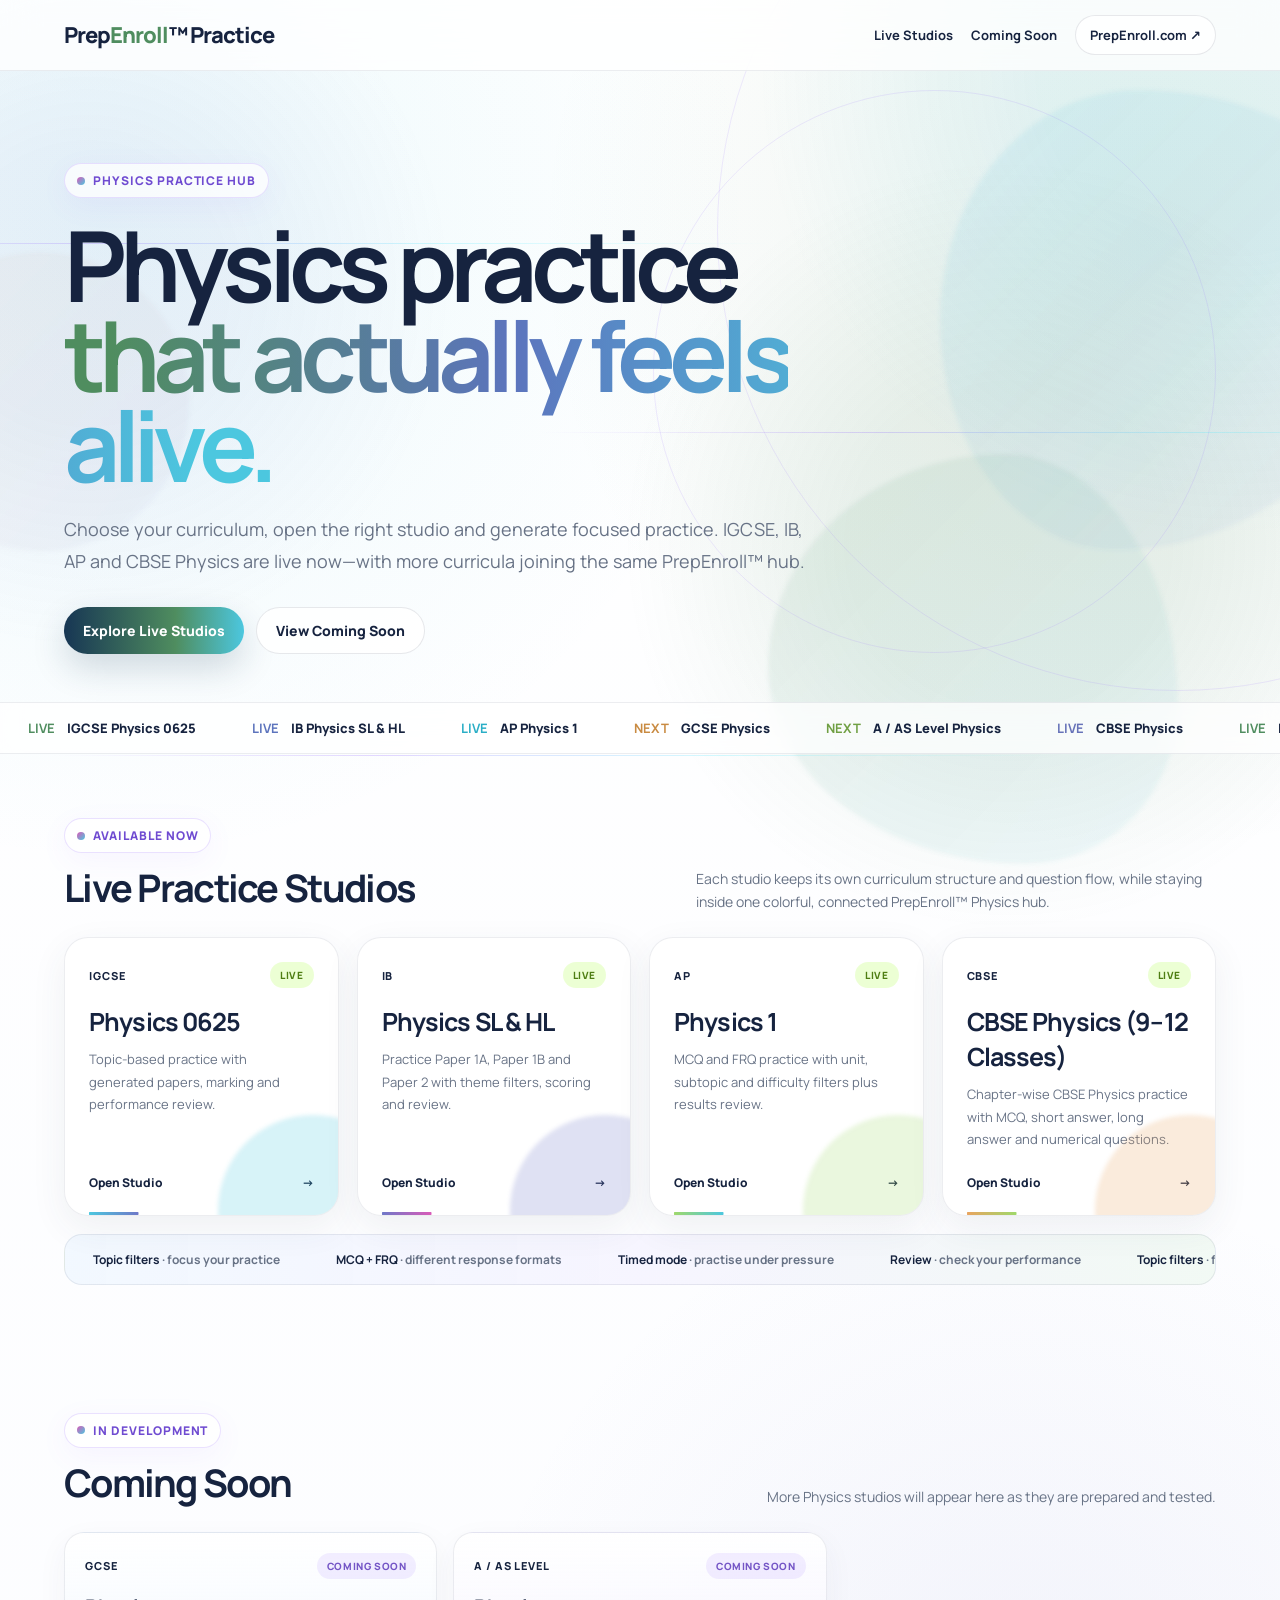
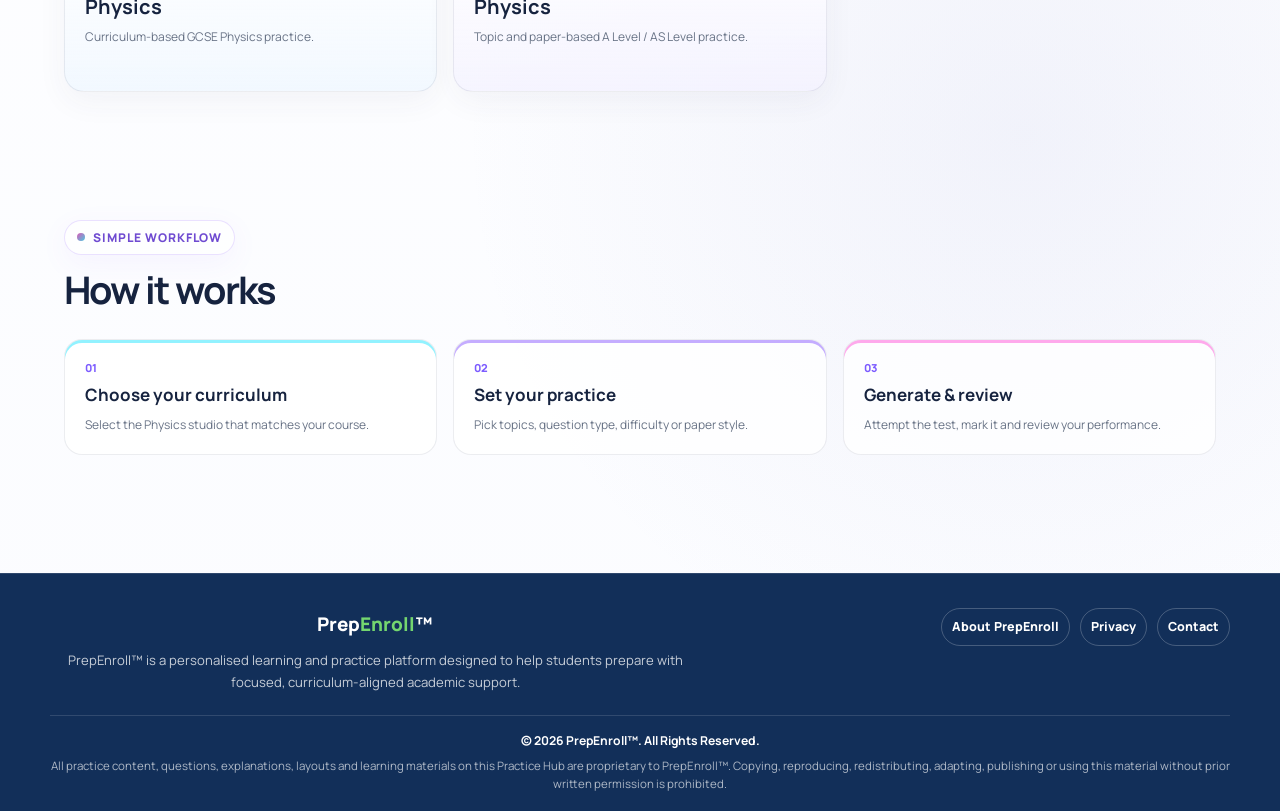
==== index.html @ 9b77e170 "Standardize PrepEnroll footer across Practice Hub" ====
<!doctype html>
<html lang="en">
<head>
<meta charset="utf-8">
<meta name="viewport" content="width=device-width,initial-scale=1">
<title>PrepEnroll™ Physics Practice Hub</title>
<meta name="description" content="PrepEnroll™ Physics Practice Hub for IGCSE, IB, AP Physics and upcoming curriculum-based practice studios.">
<link rel="preconnect" href="https://fonts.googleapis.com">
<link rel="preconnect" href="https://fonts.gstatic.com" crossorigin>
<link href="https://fonts.googleapis.com/css2?family=Manrope:wght@400;500;600;700;800&family=DM+Sans:wght@500;600;700&display=swap" rel="stylesheet">
<style>
:root{
  --ink:#111827;--navy:#16233f;--muted:#687386;--line:rgba(31,45,61,.10);
  --pink:#d95bb8;--cyan:#4cc7df;--lime:#9fd86b;--violet:#6f78c8;--orange:#e9a45f;
  --soft:#fbfcff;
}
*{box-sizing:border-box}
html{scroll-behavior:smooth}
body{
  margin:0;font-family:Manrope,system-ui,sans-serif;color:var(--ink);overflow-x:hidden;position:relative;
  background:
    radial-gradient(circle at 8% 9%,rgba(76,199,223,.11),transparent 26%),
    radial-gradient(circle at 90% 10%,rgba(79,141,95,.11),transparent 25%),
    radial-gradient(circle at 80% 72%,rgba(111,120,200,.08),transparent 28%),
    linear-gradient(180deg,#ffffff 0%,#fbfcff 100%);
}
body:before{
  content:"";position:fixed;inset:-16vh -10vw;pointer-events:none;z-index:-2;
  background:
    radial-gradient(circle at 88% 18%,rgba(76,199,223,.10) 0 11%,transparent 28%),
    radial-gradient(circle at 74% 58%,rgba(79,141,95,.085) 0 12%,transparent 29%),
    radial-gradient(circle at 14% 36%,rgba(111,120,200,.07) 0 9%,transparent 24%);
}
a{text-decoration:none;color:inherit}
header{
  position:sticky;top:0;z-index:60;background:rgba(255,255,255,.78);
  backdrop-filter:blur(18px);border-bottom:1px solid rgba(24,35,63,.08)
}
.nav{max-width:1200px;margin:auto;padding:15px 24px;display:flex;align-items:center;justify-content:space-between;gap:20px}
.brand{font-size:22px;font-weight:800;letter-spacing:-.045em;color:var(--navy)}
.brand span{color:#4f8d5f}
.navlinks{display:flex;align-items:center;gap:18px;font-size:13px;font-weight:700;color:var(--navy)}
.site{padding:10px 14px;border:1px solid rgba(24,35,63,.10);border-radius:999px;background:rgba(255,255,255,.86)}
.hero{position:relative;max-width:1200px;margin:auto;padding:92px 24px 48px;min-height:590px;display:flex;align-items:center}
.hero-content{position:relative;z-index:5;max-width:900px}
.eyebrow{
  display:inline-flex;align-items:center;gap:8px;padding:8px 12px;border-radius:999px;
  background:rgba(255,255,255,.75);border:1px solid rgba(139,92,255,.18);
  box-shadow:0 8px 30px rgba(139,92,255,.06);
  color:#6f4bd1;font-size:12px;font-weight:800;letter-spacing:.08em;text-transform:uppercase
}
.eyebrow:before{content:"";width:8px;height:8px;border-radius:50%;background:linear-gradient(135deg,var(--pink),var(--cyan))}
h1{
  font-size:clamp(58px,8.6vw,98px);line-height:.92;letter-spacing:-.07em;margin:22px 0 24px;
  color:var(--navy)
}
h1 .grad{
  background:linear-gradient(90deg,#4f8d5f 5%,#5c74bd 48%,#4cc7df 92%);
  -webkit-background-clip:text;background-clip:text;color:transparent
}
.hero p{font-size:18px;line-height:1.75;color:var(--muted);max-width:760px;margin:0}
.hero-actions{display:flex;gap:12px;flex-wrap:wrap;margin-top:30px}
.btn{display:inline-flex;align-items:center;justify-content:center;padding:13px 19px;border-radius:999px;font-size:14px;font-weight:800;transition:.22s ease}
.btn.primary{
  color:#fff;background:linear-gradient(90deg,#173654,#4f8d5f 62%,#4cc7df);
  box-shadow:0 14px 34px rgba(23,54,84,.18)
}
.btn.secondary{background:rgba(255,255,255,.84);border:1px solid rgba(24,35,63,.10);color:var(--navy)}
.btn:hover{transform:translateY(-2px)}
.mesh{position:fixed;inset:0;overflow:hidden;pointer-events:none;z-index:-1}
.blob{position:absolute;filter:blur(2px);opacity:.82;mix-blend-mode:multiply;animation:float 12s ease-in-out infinite}
.b1{width:460px;height:460px;right:-120px;top:90px;border-radius:43% 57% 62% 38% / 50% 40% 60% 50%;background:linear-gradient(135deg,rgba(76,199,223,.13),rgba(111,120,200,.07))}
.b2{width:410px;height:410px;right:8vw;bottom:4vh;border-radius:58% 42% 37% 63% / 52% 61% 39% 48%;background:linear-gradient(135deg,rgba(79,141,95,.11),rgba(76,199,223,.09));animation-delay:-4s}
.b3{width:300px;height:300px;left:-110px;top:28vh;border-radius:50%;background:linear-gradient(135deg,rgba(233,164,95,.07),rgba(111,120,200,.06));animation-delay:-7s}
.line{position:absolute;height:1px;background:linear-gradient(90deg,transparent,rgba(139,92,255,.24),rgba(57,232,255,.22),transparent);width:78%;animation:sweep 8s ease-in-out infinite}
.l1{top:27%;left:-18%}.l2{top:48%;right:-20%;animation-delay:-2.8s}.l3{bottom:16%;left:4%;animation-delay:-5s}
.ring{position:absolute;border:1px solid rgba(139,92,255,.12);border-radius:50%;animation:spin 22s linear infinite}
.r1{width:72vw;height:72vw;right:-28vw;top:-18vw}
.r2{width:44vw;height:44vw;right:5vw;top:10vh;animation-direction:reverse;animation-duration:18s}
@keyframes float{0%,100%{transform:translate(0,0) rotate(0)}50%{transform:translate(-14px,18px) rotate(5deg)}}
@keyframes sweep{0%,100%{transform:translateX(-3%)}50%{transform:translateX(14%)}}
@keyframes spin{to{transform:rotate(360deg)}}
.ticker-wrap{overflow:hidden;border-top:1px solid rgba(24,35,63,.08);border-bottom:1px solid rgba(24,35,63,.08);background:rgba(255,255,255,.75);backdrop-filter:blur(10px)}
.ticker{display:flex;width:max-content;animation:ticker 24s linear infinite}
.ticker-item{padding:16px 28px;font-size:13px;font-weight:800;color:var(--navy);white-space:nowrap}
.ticker-item b{margin-right:9px}
.ticker-item:nth-child(6n+1) b{color:#4f8d5f}.ticker-item:nth-child(6n+2) b{color:#5c74bd}.ticker-item:nth-child(6n+3) b{color:#2aaec6}
.ticker-item:nth-child(6n+4) b{color:#c98b42}.ticker-item:nth-child(6n+5) b{color:#709f43}.ticker-item:nth-child(6n+6) b{color:#6672b8}
@keyframes ticker{from{transform:translateX(0)}to{transform:translateX(-50%)}}
.section{max-width:1200px;margin:auto;padding:64px 24px}
.section-head{display:flex;align-items:flex-end;justify-content:space-between;gap:24px;margin-bottom:24px}
.section-head h2{margin:8px 0 0;font-size:38px;letter-spacing:-.045em;color:var(--navy)}
.section-head p{max-width:520px;margin:0;color:var(--muted);font-size:14px;line-height:1.65}
.grid{display:grid;grid-template-columns:repeat(4,1fr);gap:18px}
.card{
  position:relative;min-height:244px;border-radius:24px;padding:24px;display:flex;flex-direction:column;justify-content:space-between;
  border:1px solid rgba(24,35,63,.08);overflow:hidden;transition:.24s ease;
  background:rgba(255,255,255,.82);backdrop-filter:blur(10px);
  box-shadow:0 12px 36px rgba(61,64,91,.07)
}
.card:before{content:"";position:absolute;inset:auto -70px -90px auto;width:190px;height:190px;border-radius:50%;opacity:.22;filter:blur(2px);transition:.3s ease}
.card.c1:before{background:var(--cyan)}.card.c2:before{background:var(--violet)}.card.c3:before{background:var(--lime)}.card.c4:before{background:var(--orange)}
.card:after{content:"";position:absolute;left:24px;right:24px;bottom:0;height:3px;border-radius:9px;transform:scaleX(.22);transform-origin:left;transition:.25s ease}
.card.c1:after{background:linear-gradient(90deg,var(--cyan),var(--violet))}.card.c2:after{background:linear-gradient(90deg,var(--violet),var(--pink))}.card.c3:after{background:linear-gradient(90deg,var(--lime),var(--cyan))}.card.c4:after{background:linear-gradient(90deg,var(--orange),var(--lime))}
.card:hover{transform:translateY(-5px) scale(1.01);box-shadow:0 20px 48px rgba(61,64,91,.11)}
.card:hover:after{transform:scaleX(1)}
.topline{display:flex;align-items:center;justify-content:space-between;gap:12px}
.tag{font-size:11px;font-weight:800;letter-spacing:.08em;text-transform:uppercase;color:var(--navy)}
.pill{padding:6px 10px;border-radius:999px;font-size:10px;font-weight:800;letter-spacing:.06em;text-transform:uppercase}
.live{background:rgba(185,255,102,.28);color:#4e7e13}.soon{background:rgba(139,92,255,.10);color:#7455c6}
.card h3{font-size:25px;letter-spacing:-.035em;color:var(--navy);margin:16px 0 9px}
.card p{margin:0;color:var(--muted);font-size:13px;line-height:1.7}
.card-link{margin-top:24px;display:flex;align-items:center;justify-content:space-between;font-size:12px;font-weight:800;color:var(--navy)}
.rail-wrap{margin-top:18px;border:1px solid rgba(24,35,63,.08);border-radius:18px;overflow:hidden;background:linear-gradient(90deg,rgba(238,246,255,.75),rgba(243,241,255,.72),rgba(238,248,240,.72))}
.rail{display:flex;width:max-content;animation:rail 31s linear infinite}
.rail span{padding:16px 28px;font-size:12px;font-weight:700;color:var(--muted);white-space:nowrap}
.rail b{color:var(--navy)}
@keyframes rail{from{transform:translateX(-50%)}to{transform:translateX(0)}}
.coming-grid{display:grid;grid-template-columns:repeat(3,1fr);gap:16px}
.coming{
  min-height:160px;border-radius:20px;padding:20px;background:rgba(255,255,255,.78);
  border:1px solid rgba(24,35,63,.08);box-shadow:0 10px 30px rgba(61,64,91,.05)
}
.coming:nth-child(1){background:linear-gradient(180deg,rgba(255,255,255,.90),rgba(238,246,255,.72))}
.coming:nth-child(2){background:linear-gradient(180deg,rgba(255,255,255,.90),rgba(243,241,255,.72))}
.coming:nth-child(3){background:linear-gradient(180deg,rgba(255,255,255,.90),rgba(238,248,240,.72))}
.coming h3{color:var(--navy);font-size:20px;margin:14px 0 7px}.coming p{margin:0;color:var(--muted);font-size:12px;line-height:1.6}
.how{display:grid;grid-template-columns:repeat(3,1fr);gap:16px}
.step{
  border-radius:18px;padding:20px;border:1px solid rgba(24,35,63,.08);background:rgba(255,255,255,.78)
}
.step:nth-child(1){box-shadow:inset 0 3px 0 rgba(57,232,255,.55)}.step:nth-child(2){box-shadow:inset 0 3px 0 rgba(139,92,255,.50)}.step:nth-child(3){box-shadow:inset 0 3px 0 rgba(255,79,216,.48)}
.step .n{font-size:11px;font-weight:800;color:#7c5cff;margin-bottom:8px}.step strong{display:block;color:var(--navy);font-size:17px;margin-bottom:6px}.step span{font-size:12px;color:var(--muted);line-height:1.6}
footer{border-top:1px solid rgba(24,35,63,.08);padding:30px 24px 44px;text-align:center;color:var(--muted);font-size:12px;line-height:1.8;background:rgba(255,255,255,.68)}
footer strong,footer a{color:var(--navy)}
@media(max-width:1000px){.grid{grid-template-columns:1fr 1fr}}@media(max-width:900px){.coming-grid{grid-template-columns:1fr 1fr}.hero{min-height:540px}}
@media(max-width:640px){.navlinks .hide-sm{display:none}.grid,.coming-grid,.how{grid-template-columns:1fr}.section-head{align-items:flex-start;flex-direction:column}.hero{padding-top:58px;min-height:540px}h1{font-size:52px}.hero p{font-size:16px}.b1{right:-210px}.b2{right:-110px}}

/* Uniform PrepEnroll Practice Hub footer */
.pe-global-footer{margin-top:54px;background:#122f59;color:#fff;padding:34px 20px 18px;border-top:1px solid rgba(255,255,255,.12)}
.pe-footer-inner{max-width:1180px;margin:0 auto;display:flex;justify-content:space-between;gap:32px;align-items:flex-start}
.pe-footer-about{max-width:650px}.pe-footer-brand{font-size:1.18rem;font-weight:900;margin-bottom:8px}.pe-footer-brand span{color:#74d66f}
.pe-footer-about p{font-size:.82rem;line-height:1.65;color:rgba(255,255,255,.76);margin:0}
.pe-footer-links{display:flex;gap:10px;flex-wrap:wrap;justify-content:flex-end}
.pe-footer-links a{color:#fff;text-decoration:none;font-size:.78rem;font-weight:800;border:1px solid rgba(255,255,255,.22);border-radius:999px;padding:7px 10px}
.pe-footer-links a:hover{background:rgba(255,255,255,.08);border-color:rgba(116,214,111,.65)}
.pe-footer-legal{max-width:1180px;margin:22px auto 0;padding-top:16px;border-top:1px solid rgba(255,255,255,.13);display:flex;flex-direction:column;gap:6px;font-size:.72rem;line-height:1.55;color:rgba(255,255,255,.66)}
.pe-footer-legal strong{color:#fff;font-size:.76rem}
@media(max-width:760px){.pe-footer-inner{flex-direction:column}.pe-footer-links{justify-content:flex-start}.pe-global-footer{padding-left:14px;padding-right:14px}}
</style>
</head>
<body>
<header>
  <div class="nav">
    <a class="brand" href="/prepenroll-practice/">Prep<span>Enroll</span>™ Practice</a>
    <div class="navlinks">
      <a class="hide-sm" href="#live">Live Studios</a>
      <a class="hide-sm" href="#coming">Coming Soon</a>
      <a class="site" href="https://www.prepenroll.com" target="_blank" rel="noopener">PrepEnroll.com ↗</a>
    </div>
  </div>
</header>

<main>
<section class="hero">
  <div class="mesh">
    <div class="blob b1"></div><div class="blob b2"></div><div class="blob b3"></div>
    <div class="line l1"></div><div class="line l2"></div><div class="line l3"></div>
    <div class="ring r1"></div><div class="ring r2"></div>
  </div>
  <div class="hero-content">
    <div class="eyebrow">Physics Practice Hub</div>
    <h1>Physics practice<br><span class="grad">that actually feels alive.</span></h1>
    <p>Choose your curriculum, open the right studio and generate focused practice. IGCSE, IB, AP and CBSE Physics are live now—with more curricula joining the same PrepEnroll™ hub.</p>
    <div class="hero-actions">
      <a class="btn primary" href="#live">Explore Live Studios</a>
      <a class="btn secondary" href="#coming">View Coming Soon</a>
    </div>
  </div>
</section>

<div class="ticker-wrap">
  <div class="ticker">
    <div class="ticker-item"><b>LIVE</b> IGCSE Physics 0625</div>
    <div class="ticker-item"><b>LIVE</b> IB Physics SL & HL</div>
    <div class="ticker-item"><b>LIVE</b> AP Physics 1</div>
    <div class="ticker-item"><b>NEXT</b> GCSE Physics</div>
    <div class="ticker-item"><b>NEXT</b> A / AS Level Physics</div>
    <div class="ticker-item"><b>LIVE</b> CBSE Physics</div>
    <div class="ticker-item"><b>LIVE</b> IGCSE Physics 0625</div>
    <div class="ticker-item"><b>LIVE</b> IB Physics SL & HL</div>
    <div class="ticker-item"><b>LIVE</b> AP Physics 1</div>
    <div class="ticker-item"><b>NEXT</b> GCSE Physics</div>
    <div class="ticker-item"><b>NEXT</b> A / AS Level Physics</div>
    <div class="ticker-item"><b>LIVE</b> CBSE Physics</div>
  </div>
</div>

<section class="section" id="live">
  <div class="section-head">
    <div><div class="eyebrow">Available now</div><h2>Live Practice Studios</h2></div>
    <p>Each studio keeps its own curriculum structure and question flow, while staying inside one colorful, connected PrepEnroll™ Physics hub.</p>
  </div>

  <div class="grid">
    <a class="card c1" href="/prepenroll-practice/igcse-physics/">
      <div>
        <div class="topline"><span class="tag">IGCSE</span><span class="pill live">Live</span></div>
        <h3>Physics 0625</h3>
        <p>Topic-based practice with generated papers, marking and performance review.</p>
      </div>
      <div class="card-link"><span>Open Studio</span><span>→</span></div>
    </a>

    <a class="card c2" href="/prepenroll-practice/ib-physics/">
      <div>
        <div class="topline"><span class="tag">IB</span><span class="pill live">Live</span></div>
        <h3>Physics SL & HL</h3>
        <p>Practice Paper 1A, Paper 1B and Paper 2 with theme filters, scoring and review.</p>
      </div>
      <div class="card-link"><span>Open Studio</span><span>→</span></div>
    </a>

    <a class="card c3" href="/prepenroll-practice/ap-physics-1/">
      <div>
        <div class="topline"><span class="tag">AP</span><span class="pill live">Live</span></div>
        <h3>Physics 1</h3>
        <p>MCQ and FRQ practice with unit, subtopic and difficulty filters plus results review.</p>
      </div>
      <div class="card-link"><span>Open Studio</span><span>→</span></div>
    </a>

    <a class="card c4" href="/prepenroll-practice/cbse-physics/">
      <div>
        <div class="topline"><span class="tag">CBSE</span><span class="pill live">Live</span></div>
        <h3>CBSE Physics (9–12 Classes)</h3>
        <p>Chapter-wise CBSE Physics practice with MCQ, short answer, long answer and numerical questions.</p>
      </div>
      <div class="card-link"><span>Open Studio</span><span>→</span></div>
    </a>
  </div>

  <div class="rail-wrap">
    <div class="rail">
      <span><b>Topic filters</b> · focus your practice</span>
      <span><b>MCQ + FRQ</b> · different response formats</span>
      <span><b>Timed mode</b> · practise under pressure</span>
      <span><b>Review</b> · check your performance</span>
      <span><b>Topic filters</b> · focus your practice</span>
      <span><b>MCQ + FRQ</b> · different response formats</span>
      <span><b>Timed mode</b> · practise under pressure</span>
      <span><b>Review</b> · check your performance</span>
    </div>
  </div>
</section>

<section class="section" id="coming">
  <div class="section-head">
    <div><div class="eyebrow">In development</div><h2>Coming Soon</h2></div>
    <p>More Physics studios will appear here as they are prepared and tested.</p>
  </div>
  <div class="coming-grid">
    <div class="coming"><div class="topline"><span class="tag">GCSE</span><span class="pill soon">Coming Soon</span></div><h3>Physics</h3><p>Curriculum-based GCSE Physics practice.</p></div>
    <div class="coming"><div class="topline"><span class="tag">A / AS Level</span><span class="pill soon">Coming Soon</span></div><h3>Physics</h3><p>Topic and paper-based A Level / AS Level practice.</p></div>

  </div>
</section>

<section class="section">
  <div class="section-head"><div><div class="eyebrow">Simple workflow</div><h2>How it works</h2></div></div>
  <div class="how">
    <div class="step"><div class="n">01</div><strong>Choose your curriculum</strong><span>Select the Physics studio that matches your course.</span></div>
    <div class="step"><div class="n">02</div><strong>Set your practice</strong><span>Pick topics, question type, difficulty or paper style.</span></div>
    <div class="step"><div class="n">03</div><strong>Generate & review</strong><span>Attempt the test, mark it and review your performance.</span></div>
  </div>
</section>
</main>


<footer class="pe-global-footer">
  <div class="pe-footer-inner">
    <div class="pe-footer-about">
      <div class="pe-footer-brand">Prep<span>Enroll</span>™</div>
      <p>PrepEnroll™ is a personalised learning and practice platform designed to help students prepare with focused, curriculum-aligned academic support.</p>
    </div>
    <div class="pe-footer-links">
      <a href="https://www.prepenroll.com" target="_blank" rel="noopener">About PrepEnroll</a>
      <a href="/prepenroll-practice/privacy/">Privacy</a>
      <a href="mailto:info@prepenroll.com">Contact</a>
    </div>
  </div>
  <div class="pe-footer-legal">
    <strong>© 2026 PrepEnroll™. All Rights Reserved.</strong>
    <span>All practice content, questions, explanations, layouts and learning materials on this Practice Hub are proprietary to PrepEnroll™. Copying, reproducing, redistributing, adapting, publishing or using this material without prior written permission is prohibited.</span>
  </div>
</footer>
</body>
</html>
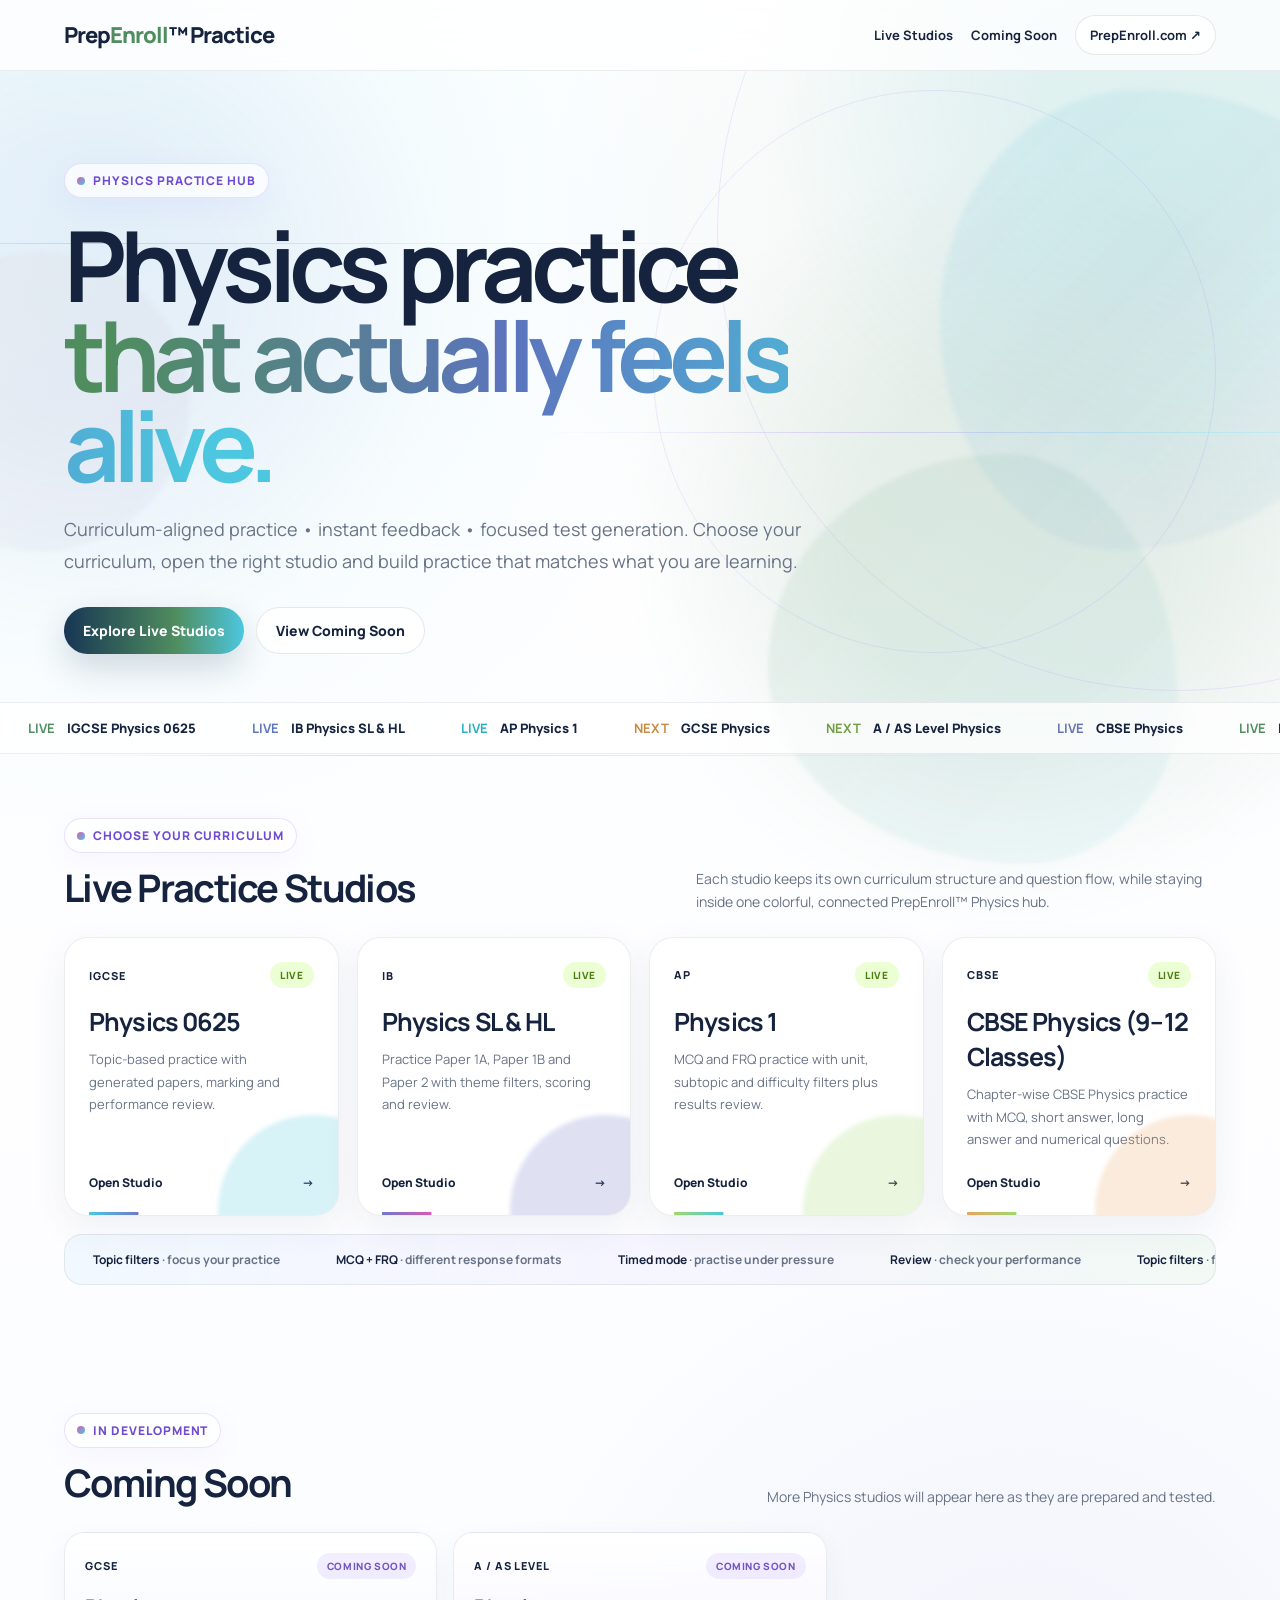
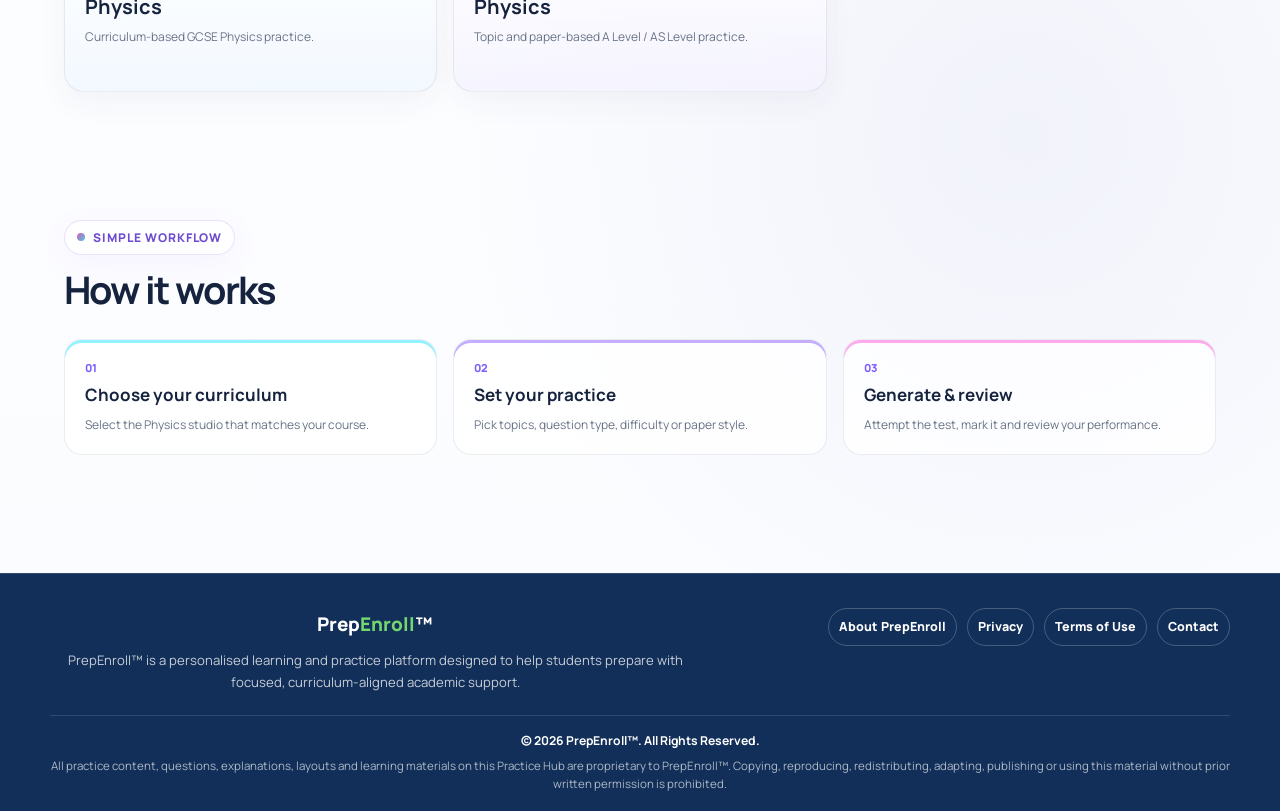
==== commit 5c06aea1: "Strengthen Practice Hub landing page and social metadata" ====
--- a/index.html
+++ b/index.html
@@ -4,7 +4,11 @@
 <meta charset="utf-8">
 <meta name="viewport" content="width=device-width,initial-scale=1">
 <title>PrepEnroll™ Physics Practice Hub</title>
-<meta name="description" content="PrepEnroll™ Physics Practice Hub for IGCSE, IB, AP Physics and upcoming curriculum-based practice studios.">
+<meta name="description" content="PrepEnroll™ Physics Practice Hub: curriculum-aligned Physics practice, focused test generation, instant feedback and performance review for IGCSE, IB, AP and CBSE.">
+<meta property="og:title" content="PrepEnroll™ Physics Practice Hub">
+<meta property="og:description" content="Curriculum-aligned practice • instant feedback • focused test generation.">
+<meta property="og:type" content="website">
+<meta property="og:url" content="https://sscpu-21.github.io/prepenroll-practice/">
 <link rel="preconnect" href="https://fonts.googleapis.com">
 <link rel="preconnect" href="https://fonts.gstatic.com" crossorigin>
 <link href="https://fonts.googleapis.com/css2?family=Manrope:wght@400;500;600;700;800&family=DM+Sans:wght@500;600;700&display=swap" rel="stylesheet">
@@ -171,7 +175,7 @@
   <div class="hero-content">
     <div class="eyebrow">Physics Practice Hub</div>
     <h1>Physics practice<br><span class="grad">that actually feels alive.</span></h1>
-    <p>Choose your curriculum, open the right studio and generate focused practice. IGCSE, IB, AP and CBSE Physics are live now—with more curricula joining the same PrepEnroll™ hub.</p>
+    <p>Curriculum-aligned practice • instant feedback • focused test generation. Choose your curriculum, open the right studio and build practice that matches what you are learning.</p>
     <div class="hero-actions">
       <a class="btn primary" href="#live">Explore Live Studios</a>
       <a class="btn secondary" href="#coming">View Coming Soon</a>
@@ -198,7 +202,7 @@
 
 <section class="section" id="live">
   <div class="section-head">
-    <div><div class="eyebrow">Available now</div><h2>Live Practice Studios</h2></div>
+    <div><div class="eyebrow">Choose your curriculum</div><h2>Live Practice Studios</h2></div>
     <p>Each studio keeps its own curriculum structure and question flow, while staying inside one colorful, connected PrepEnroll™ Physics hub.</p>
   </div>
 
@@ -285,7 +289,7 @@
     </div>
     <div class="pe-footer-links">
       <a href="https://www.prepenroll.com" target="_blank" rel="noopener">About PrepEnroll</a>
-      <a href="/prepenroll-practice/privacy/">Privacy</a>
+      <a href="/prepenroll-practice/privacy/">Privacy</a><a href="/prepenroll-practice/terms/">Terms of Use</a>
       <a href="mailto:info@prepenroll.com">Contact</a>
     </div>
   </div>
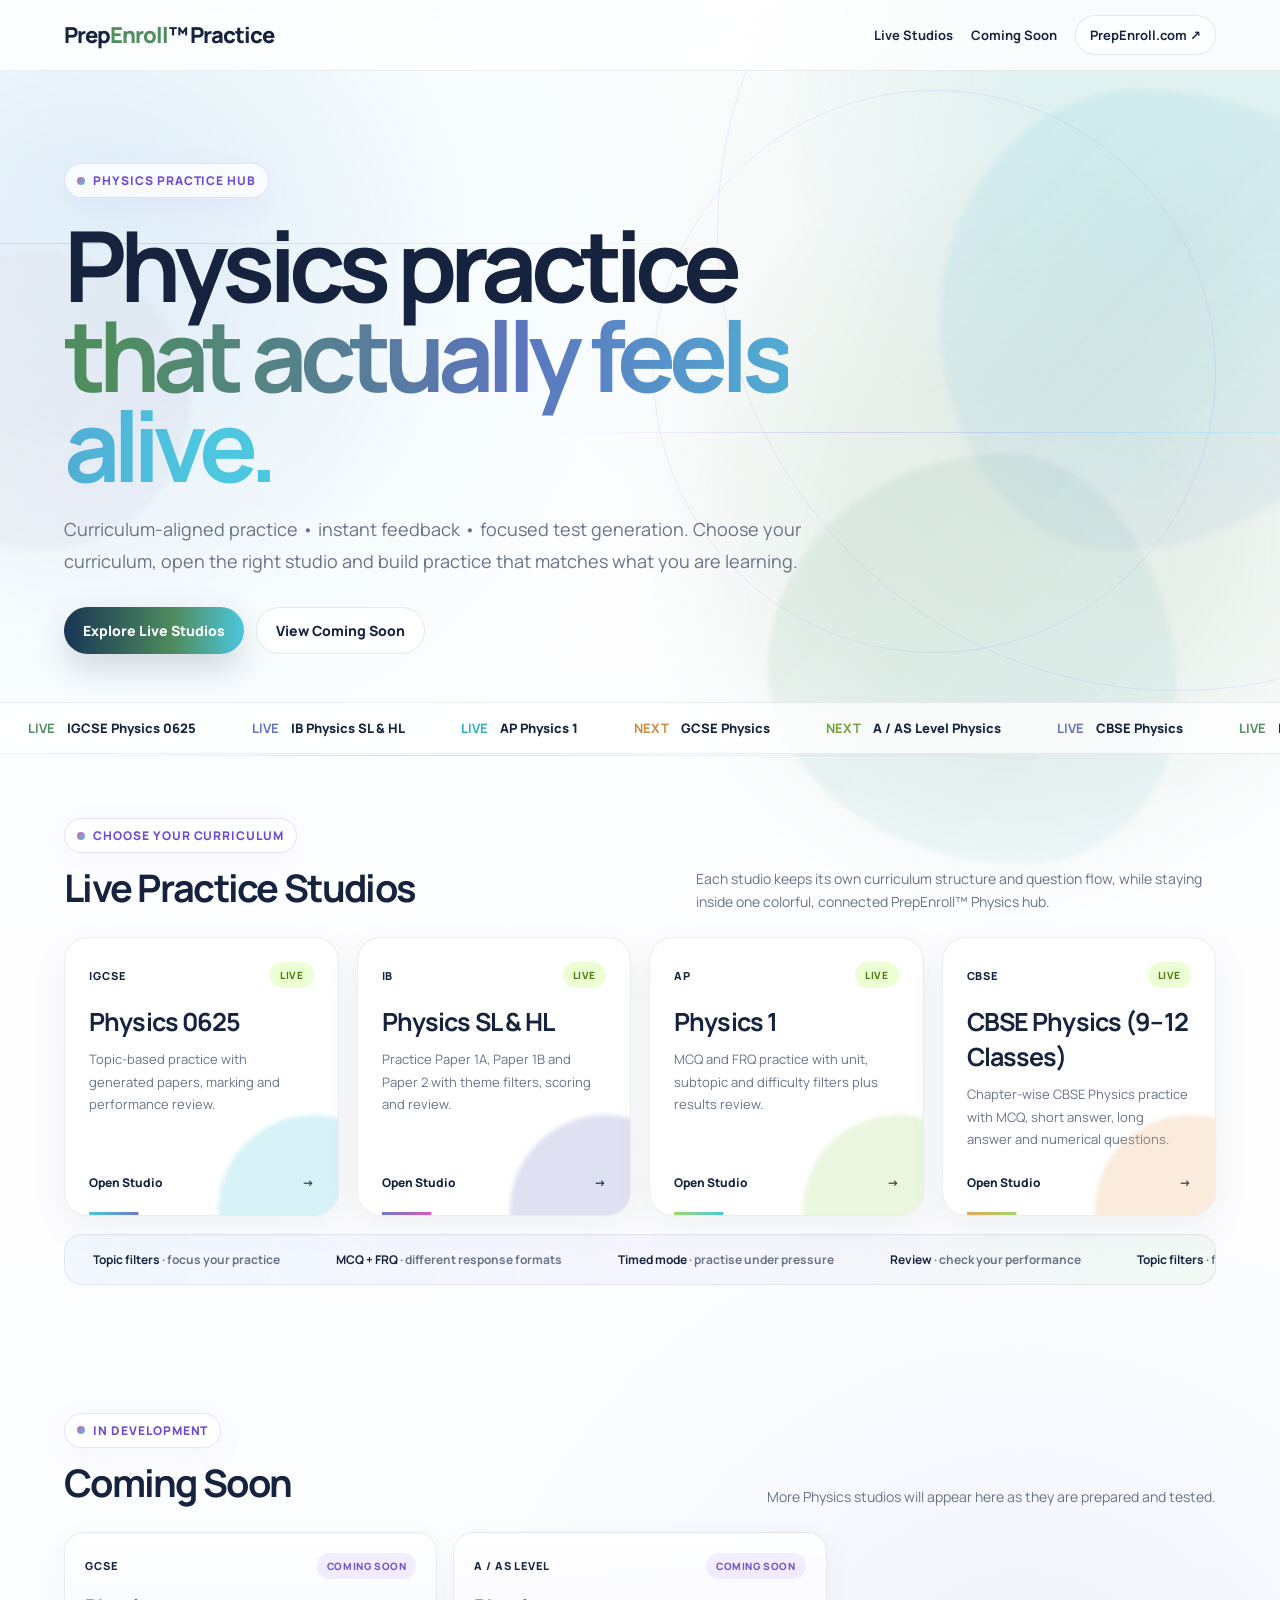
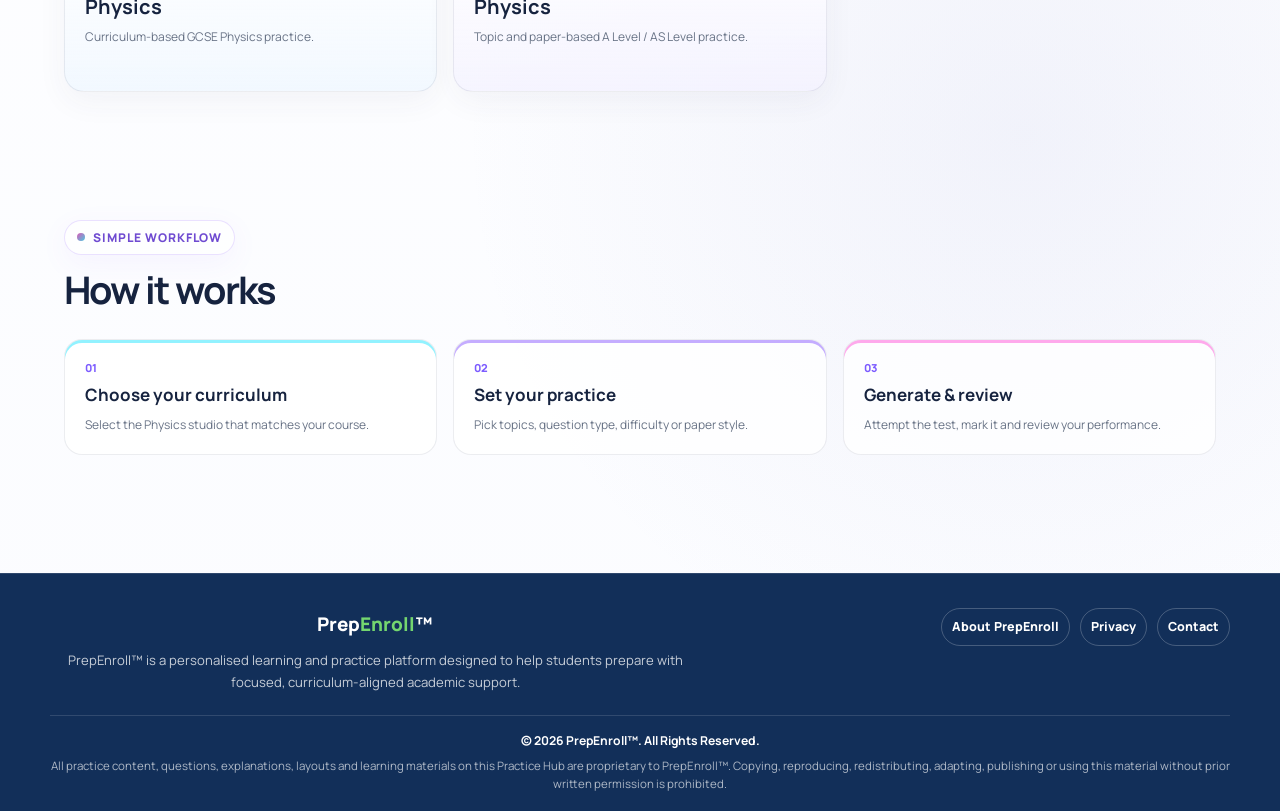
==== commit 91eb93e5: "Remove unavailable terms link" ====
--- a/index.html
+++ b/index.html
@@ -289,7 +289,7 @@
     </div>
     <div class="pe-footer-links">
       <a href="https://www.prepenroll.com" target="_blank" rel="noopener">About PrepEnroll</a>
-      <a href="/prepenroll-practice/privacy/">Privacy</a><a href="/prepenroll-practice/terms/">Terms of Use</a>
+      <a href="/prepenroll-practice/privacy/">Privacy</a>
       <a href="mailto:info@prepenroll.com">Contact</a>
     </div>
   </div>
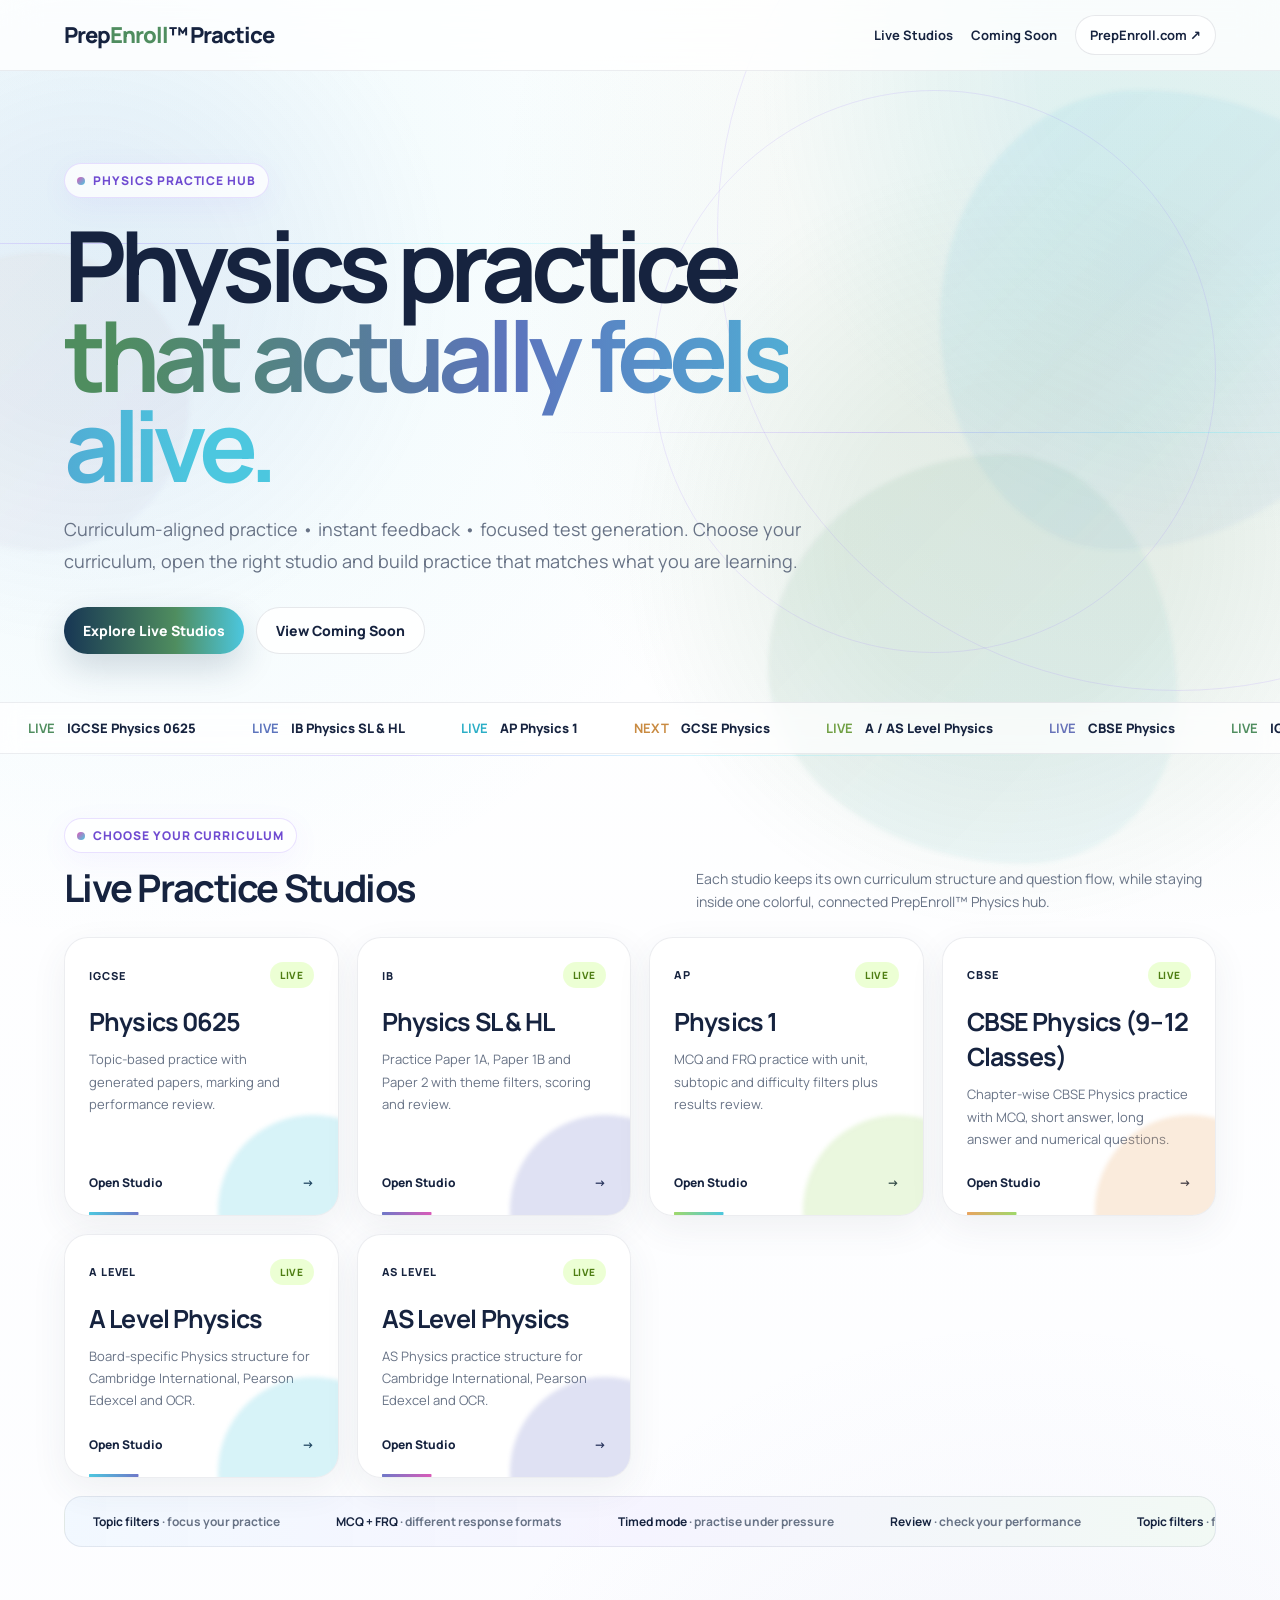
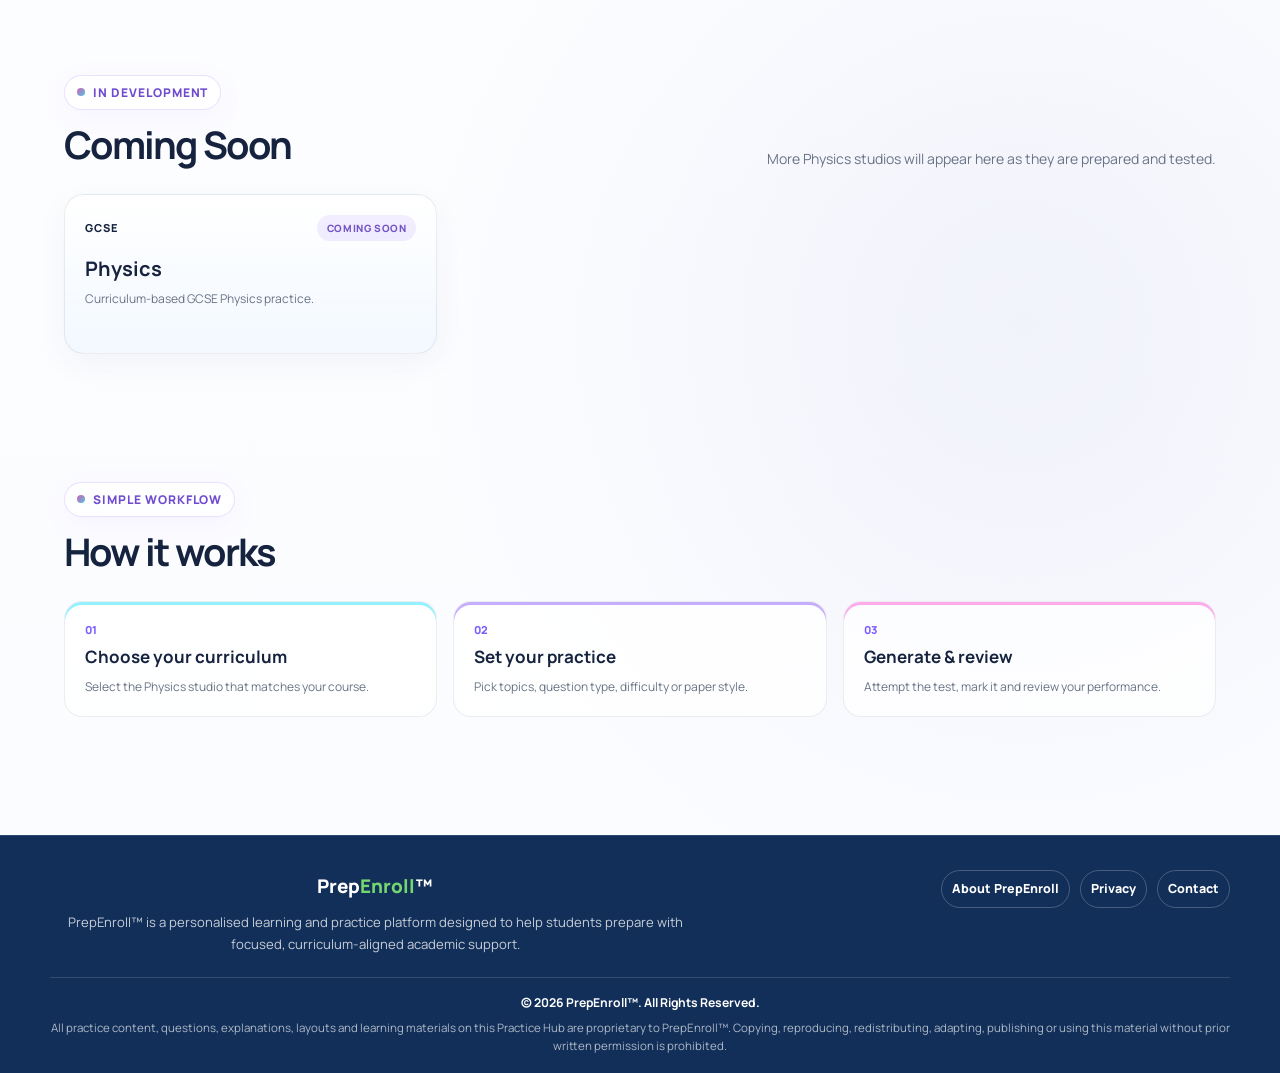
==== commit c04d5d47: "Launch A Level and AS Level Physics studios" ====
--- a/index.html
+++ b/index.html
@@ -95,7 +95,7 @@
 .section-head{display:flex;align-items:flex-end;justify-content:space-between;gap:24px;margin-bottom:24px}
 .section-head h2{margin:8px 0 0;font-size:38px;letter-spacing:-.045em;color:var(--navy)}
 .section-head p{max-width:520px;margin:0;color:var(--muted);font-size:14px;line-height:1.65}
-.grid{display:grid;grid-template-columns:repeat(4,1fr);gap:18px}
+.grid{display:grid;grid-template-columns:repeat(auto-fit,minmax(240px,1fr));gap:18px}
 .card{
   position:relative;min-height:244px;border-radius:24px;padding:24px;display:flex;flex-direction:column;justify-content:space-between;
   border:1px solid rgba(24,35,63,.08);overflow:hidden;transition:.24s ease;
@@ -189,13 +189,13 @@
     <div class="ticker-item"><b>LIVE</b> IB Physics SL & HL</div>
     <div class="ticker-item"><b>LIVE</b> AP Physics 1</div>
     <div class="ticker-item"><b>NEXT</b> GCSE Physics</div>
-    <div class="ticker-item"><b>NEXT</b> A / AS Level Physics</div>
+    <div class="ticker-item"><b>LIVE</b> A / AS Level Physics</div>
     <div class="ticker-item"><b>LIVE</b> CBSE Physics</div>
     <div class="ticker-item"><b>LIVE</b> IGCSE Physics 0625</div>
     <div class="ticker-item"><b>LIVE</b> IB Physics SL & HL</div>
     <div class="ticker-item"><b>LIVE</b> AP Physics 1</div>
     <div class="ticker-item"><b>NEXT</b> GCSE Physics</div>
-    <div class="ticker-item"><b>NEXT</b> A / AS Level Physics</div>
+    <div class="ticker-item"><b>LIVE</b> A / AS Level Physics</div>
     <div class="ticker-item"><b>LIVE</b> CBSE Physics</div>
   </div>
 </div>
@@ -239,6 +239,24 @@
         <div class="topline"><span class="tag">CBSE</span><span class="pill live">Live</span></div>
         <h3>CBSE Physics (9–12 Classes)</h3>
         <p>Chapter-wise CBSE Physics practice with MCQ, short answer, long answer and numerical questions.</p>
+      </div>
+      <div class="card-link"><span>Open Studio</span><span>→</span></div>
+    </a>
+
+    <a class="card c1" href="/prepenroll-practice/a-level-physics/">
+      <div>
+        <div class="topline"><span class="tag">A Level</span><span class="pill live">Live</span></div>
+        <h3>A Level Physics</h3>
+        <p>Board-specific Physics structure for Cambridge International, Pearson Edexcel and OCR.</p>
+      </div>
+      <div class="card-link"><span>Open Studio</span><span>→</span></div>
+    </a>
+
+    <a class="card c2" href="/prepenroll-practice/as-level-physics/">
+      <div>
+        <div class="topline"><span class="tag">AS Level</span><span class="pill live">Live</span></div>
+        <h3>AS Level Physics</h3>
+        <p>AS Physics practice structure for Cambridge International, Pearson Edexcel and OCR.</p>
       </div>
       <div class="card-link"><span>Open Studio</span><span>→</span></div>
     </a>
@@ -265,7 +283,6 @@
   </div>
   <div class="coming-grid">
     <div class="coming"><div class="topline"><span class="tag">GCSE</span><span class="pill soon">Coming Soon</span></div><h3>Physics</h3><p>Curriculum-based GCSE Physics practice.</p></div>
-    <div class="coming"><div class="topline"><span class="tag">A / AS Level</span><span class="pill soon">Coming Soon</span></div><h3>Physics</h3><p>Topic and paper-based A Level / AS Level practice.</p></div>
 
   </div>
 </section>
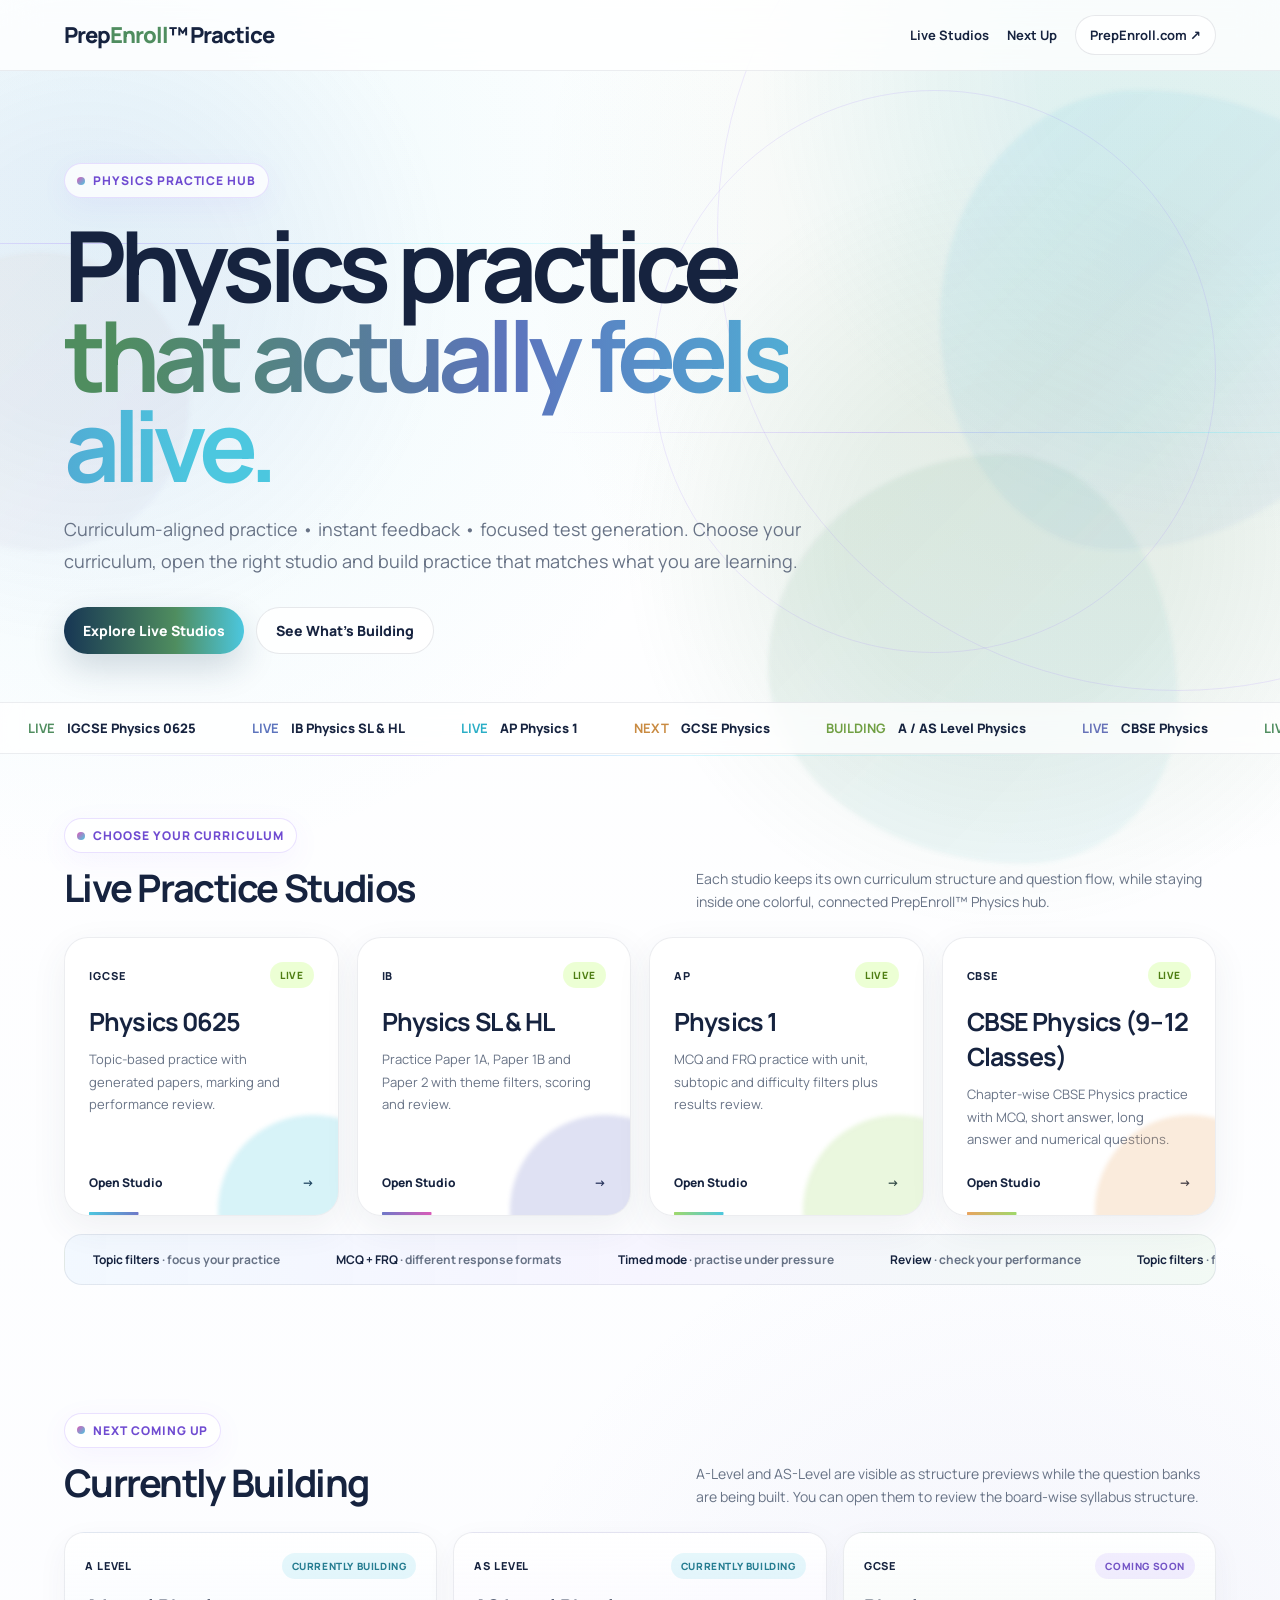
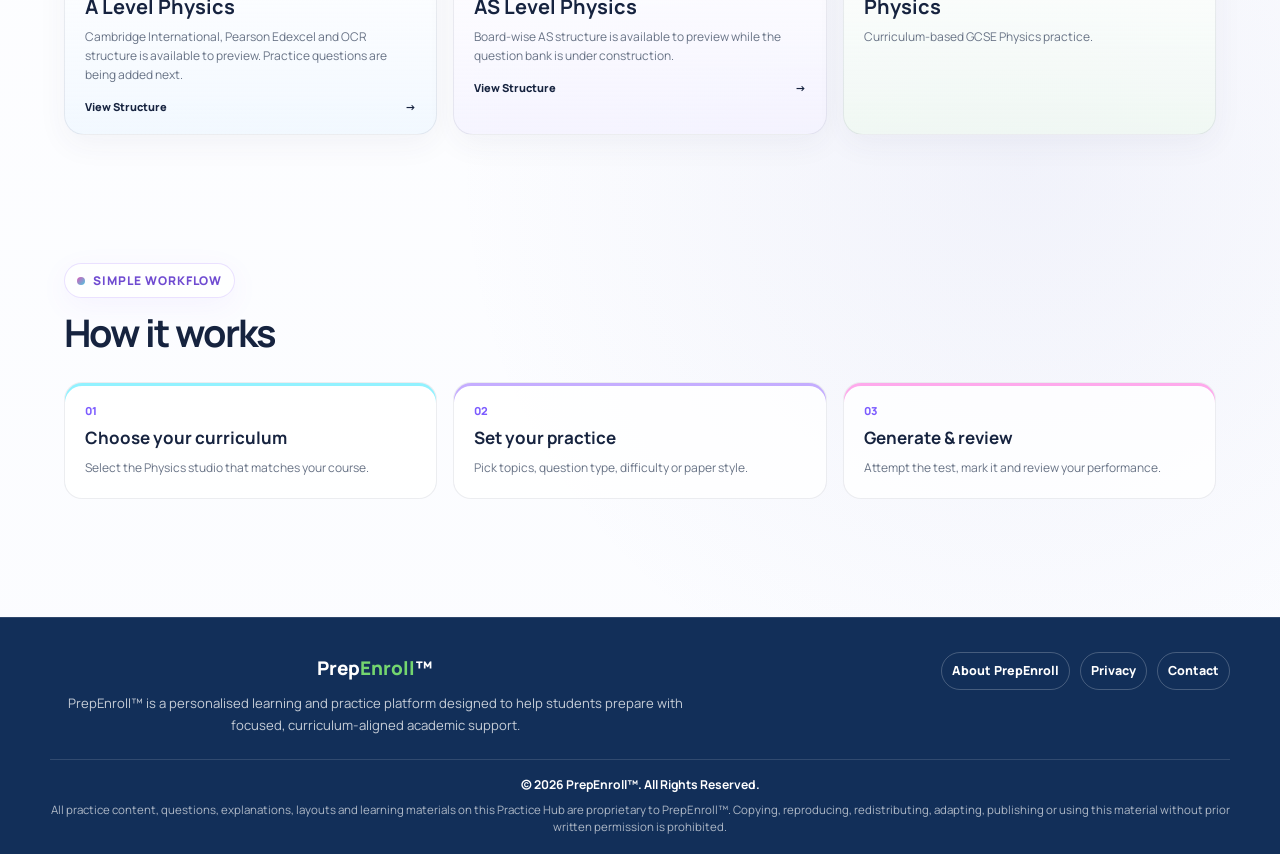
==== commit 6037ef31: "Mark A and AS Level as structure preview while building" ====
--- a/index.html
+++ b/index.html
@@ -111,7 +111,7 @@
 .topline{display:flex;align-items:center;justify-content:space-between;gap:12px}
 .tag{font-size:11px;font-weight:800;letter-spacing:.08em;text-transform:uppercase;color:var(--navy)}
 .pill{padding:6px 10px;border-radius:999px;font-size:10px;font-weight:800;letter-spacing:.06em;text-transform:uppercase}
-.live{background:rgba(185,255,102,.28);color:#4e7e13}.soon{background:rgba(139,92,255,.10);color:#7455c6}
+.live{background:rgba(185,255,102,.28);color:#4e7e13}.soon{background:rgba(139,92,255,.10);color:#7455c6}.building{background:rgba(76,199,223,.14);color:#267d91}
 .card h3{font-size:25px;letter-spacing:-.035em;color:var(--navy);margin:16px 0 9px}
 .card p{margin:0;color:var(--muted);font-size:13px;line-height:1.7}
 .card-link{margin-top:24px;display:flex;align-items:center;justify-content:space-between;font-size:12px;font-weight:800;color:var(--navy)}
@@ -122,13 +122,14 @@
 @keyframes rail{from{transform:translateX(-50%)}to{transform:translateX(0)}}
 .coming-grid{display:grid;grid-template-columns:repeat(3,1fr);gap:16px}
 .coming{
-  min-height:160px;border-radius:20px;padding:20px;background:rgba(255,255,255,.78);
-  border:1px solid rgba(24,35,63,.08);box-shadow:0 10px 30px rgba(61,64,91,.05)
-}
+  min-height:180px;border-radius:20px;padding:20px;background:rgba(255,255,255,.78);
+  border:1px solid rgba(24,35,63,.08);box-shadow:0 10px 30px rgba(61,64,91,.05);transition:.22s ease
+}
+a.coming:hover{transform:translateY(-3px);box-shadow:0 16px 34px rgba(61,64,91,.10);border-color:rgba(76,199,223,.35)}
 .coming:nth-child(1){background:linear-gradient(180deg,rgba(255,255,255,.90),rgba(238,246,255,.72))}
 .coming:nth-child(2){background:linear-gradient(180deg,rgba(255,255,255,.90),rgba(243,241,255,.72))}
 .coming:nth-child(3){background:linear-gradient(180deg,rgba(255,255,255,.90),rgba(238,248,240,.72))}
-.coming h3{color:var(--navy);font-size:20px;margin:14px 0 7px}.coming p{margin:0;color:var(--muted);font-size:12px;line-height:1.6}
+.coming h3{color:var(--navy);font-size:20px;margin:14px 0 7px}.coming p{margin:0;color:var(--muted);font-size:12px;line-height:1.6}.preview-link{margin-top:15px;font-size:11px;font-weight:800;color:var(--navy);display:flex;justify-content:space-between;align-items:center}
 .how{display:grid;grid-template-columns:repeat(3,1fr);gap:16px}
 .step{
   border-radius:18px;padding:20px;border:1px solid rgba(24,35,63,.08);background:rgba(255,255,255,.78)
@@ -159,7 +160,7 @@
     <a class="brand" href="/prepenroll-practice/">Prep<span>Enroll</span>™ Practice</a>
     <div class="navlinks">
       <a class="hide-sm" href="#live">Live Studios</a>
-      <a class="hide-sm" href="#coming">Coming Soon</a>
+      <a class="hide-sm" href="#coming">Next Up</a>
       <a class="site" href="https://www.prepenroll.com" target="_blank" rel="noopener">PrepEnroll.com ↗</a>
     </div>
   </div>
@@ -178,7 +179,7 @@
     <p>Curriculum-aligned practice • instant feedback • focused test generation. Choose your curriculum, open the right studio and build practice that matches what you are learning.</p>
     <div class="hero-actions">
       <a class="btn primary" href="#live">Explore Live Studios</a>
-      <a class="btn secondary" href="#coming">View Coming Soon</a>
+      <a class="btn secondary" href="#coming">See What’s Building</a>
     </div>
   </div>
 </section>
@@ -189,13 +190,13 @@
     <div class="ticker-item"><b>LIVE</b> IB Physics SL & HL</div>
     <div class="ticker-item"><b>LIVE</b> AP Physics 1</div>
     <div class="ticker-item"><b>NEXT</b> GCSE Physics</div>
-    <div class="ticker-item"><b>LIVE</b> A / AS Level Physics</div>
+    <div class="ticker-item"><b>BUILDING</b> A / AS Level Physics</div>
     <div class="ticker-item"><b>LIVE</b> CBSE Physics</div>
     <div class="ticker-item"><b>LIVE</b> IGCSE Physics 0625</div>
     <div class="ticker-item"><b>LIVE</b> IB Physics SL & HL</div>
     <div class="ticker-item"><b>LIVE</b> AP Physics 1</div>
     <div class="ticker-item"><b>NEXT</b> GCSE Physics</div>
-    <div class="ticker-item"><b>LIVE</b> A / AS Level Physics</div>
+    <div class="ticker-item"><b>BUILDING</b> A / AS Level Physics</div>
     <div class="ticker-item"><b>LIVE</b> CBSE Physics</div>
   </div>
 </div>
@@ -239,24 +240,6 @@
         <div class="topline"><span class="tag">CBSE</span><span class="pill live">Live</span></div>
         <h3>CBSE Physics (9–12 Classes)</h3>
         <p>Chapter-wise CBSE Physics practice with MCQ, short answer, long answer and numerical questions.</p>
-      </div>
-      <div class="card-link"><span>Open Studio</span><span>→</span></div>
-    </a>
-
-    <a class="card c1" href="/prepenroll-practice/a-level-physics/">
-      <div>
-        <div class="topline"><span class="tag">A Level</span><span class="pill live">Live</span></div>
-        <h3>A Level Physics</h3>
-        <p>Board-specific Physics structure for Cambridge International, Pearson Edexcel and OCR.</p>
-      </div>
-      <div class="card-link"><span>Open Studio</span><span>→</span></div>
-    </a>
-
-    <a class="card c2" href="/prepenroll-practice/as-level-physics/">
-      <div>
-        <div class="topline"><span class="tag">AS Level</span><span class="pill live">Live</span></div>
-        <h3>AS Level Physics</h3>
-        <p>AS Physics practice structure for Cambridge International, Pearson Edexcel and OCR.</p>
       </div>
       <div class="card-link"><span>Open Studio</span><span>→</span></div>
     </a>
@@ -278,12 +261,23 @@
 
 <section class="section" id="coming">
   <div class="section-head">
-    <div><div class="eyebrow">In development</div><h2>Coming Soon</h2></div>
-    <p>More Physics studios will appear here as they are prepared and tested.</p>
+    <div><div class="eyebrow">Next coming up</div><h2>Currently Building</h2></div>
+    <p>A-Level and AS-Level are visible as structure previews while the question banks are being built. You can open them to review the board-wise syllabus structure.</p>
   </div>
   <div class="coming-grid">
+    <a class="coming" href="/prepenroll-practice/a-level-physics/">
+      <div class="topline"><span class="tag">A Level</span><span class="pill building">Currently Building</span></div>
+      <h3>A Level Physics</h3>
+      <p>Cambridge International, Pearson Edexcel and OCR structure is available to preview. Practice questions are being added next.</p>
+      <div class="preview-link"><span>View Structure</span><span>→</span></div>
+    </a>
+    <a class="coming" href="/prepenroll-practice/as-level-physics/">
+      <div class="topline"><span class="tag">AS Level</span><span class="pill building">Currently Building</span></div>
+      <h3>AS Level Physics</h3>
+      <p>Board-wise AS structure is available to preview while the question bank is under construction.</p>
+      <div class="preview-link"><span>View Structure</span><span>→</span></div>
+    </a>
     <div class="coming"><div class="topline"><span class="tag">GCSE</span><span class="pill soon">Coming Soon</span></div><h3>Physics</h3><p>Curriculum-based GCSE Physics practice.</p></div>
-
   </div>
 </section>
 
@@ -297,7 +291,6 @@
 </section>
 </main>
 
-
 <footer class="pe-global-footer">
   <div class="pe-footer-inner">
     <div class="pe-footer-about">
